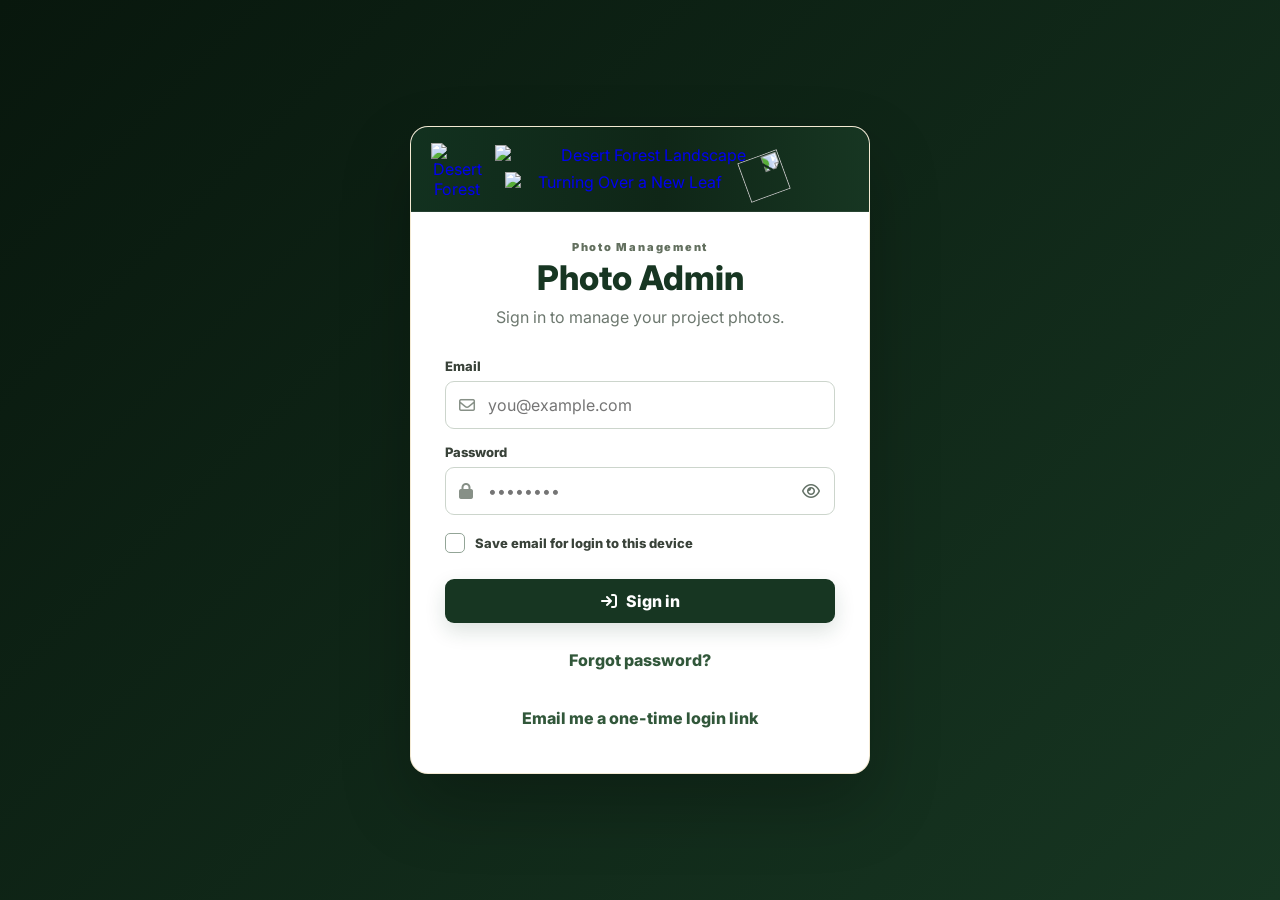
==== index.html @ e2c076d6 "Refresh admin login leaf styling cache" ====
<!doctype html>
<html lang="en">
<head>
  <meta charset="utf-8">
  <meta name="viewport" content="width=device-width,initial-scale=1,maximum-scale=1,user-scalable=no,viewport-fit=cover">
  <meta name="theme-color" content="#123b2a">
  <meta name="apple-mobile-web-app-capable" content="yes">
  <meta name="apple-mobile-web-app-status-bar-style" content="black-translucent">
  <meta name="robots" content="noindex,nofollow">
  <title>Desert Forest Landscape — Photo Admin</title>
  <link rel="icon" type="image/png" sizes="16x16" href="/favicons/favicon-16x16.png?v=20261008-admin-1">
  <link rel="icon" type="image/png" sizes="32x32" href="/favicons/favicon-32x32.png?v=20261008-admin-1">
  <link rel="icon" type="image/png" sizes="48x48" href="/favicons/favicon-48x48.png?v=20261008-admin-1">
  <link rel="shortcut icon" type="image/x-icon" href="/favicon.ico?v=20261008-admin-1">
  <link rel="apple-touch-icon" sizes="180x180" href="/favicons/apple-touch-icon.png?v=20261008-admin-1">
  <link rel="manifest" href="/manifest.json?v=20261008-admin-1">

  <link rel="preconnect" href="https://fonts.googleapis.com">
  <link rel="preconnect" href="https://fonts.gstatic.com" crossorigin>
  <link href="https://fonts.googleapis.com/css2?family=Inter:wght@400;500;600;700;800;900&family=Playfair+Display:wght@700;800&display=swap" rel="stylesheet">
  <link rel="stylesheet" href="https://cdnjs.cloudflare.com/ajax/libs/font-awesome/6.7.2/css/all.min.css">
  <link rel="stylesheet" href="css.css?v=20261008-9">
</head>
<body>
  <div id="toast" class="toast" aria-live="polite"></div>

  <section id="loginView" class="login-shell">
    <div class="login-card">
      <div class="login-brand-header">
        <a class="login-header-brand" href="https://dflandscape.com" aria-label="Desert Forest Landscape home">
          <img class="login-main-logo" src="https://raw.githubusercontent.com/Merci-Chi/DFLandscape/main/images/logo.png" alt="Desert Forest Landscape logo">
          <div class="login-brand-images">
            <img class="brand-text" src="https://raw.githubusercontent.com/Merci-Chi/DFLandscape/main/images/text.png" alt="Desert Forest Landscape">
            <div class="brand-slogan-row">
              <img class="brand-slogan" src="https://raw.githubusercontent.com/Merci-Chi/DFLandscape/main/images/slogan.png" alt="Turning Over a New Leaf">
              <img class="brand-leaf" src="https://raw.githubusercontent.com/Merci-Chi/DFLandscape/main/images/leaf.png" alt="">
            </div>
          </div>
        </a>
      </div>
      <div class="login-card-body">
        <div class="eyebrow">Photo Management</div>
        <h1>Photo Admin</h1>
        <p class="login-copy">Sign in to manage your project photos.</p>

      <form id="loginForm" class="login-form">
        <label>
          <span>Email</span>
          <div class="input-wrap">
            <i class="fa-regular fa-envelope"></i>
            <input id="email" type="email" autocomplete="email" required placeholder="you@example.com">
          </div>
        </label>

        <label>
          <span>Password</span>
          <div class="input-wrap">
            <i class="fa-solid fa-lock"></i>
            <input id="password" type="password" autocomplete="current-password" required placeholder="••••••••">
            <button id="togglePassword" class="input-icon-button" type="button" aria-label="Show password">
              <i class="fa-regular fa-eye"></i>
            </button>
          </div>
        </label>

        <label class="save-email-row" for="saveEmail">
          <input id="saveEmail" type="checkbox">
          <span class="save-email-check" aria-hidden="true">
            <i class="fa-solid fa-check"></i>
          </span>
          <span>Save email for login to this device</span>
        </label>

        <button id="loginButton" class="primary wide" type="submit">
          <i class="fa-solid fa-arrow-right-to-bracket"></i>
          Sign in
        </button>
        <button id="forgotPasswordButton" class="secondary wide" type="button">Forgot password?</button>
        <button id="emailLinkButton" class="secondary wide" type="button">Email me a one-time login link</button>
        <p id="loginStatus" class="form-status" role="status" hidden></p>
        <p id="loginError" class="form-error" role="alert" hidden></p>
      </form>

      <form id="magicCodeForm" class="login-form" hidden>
        <p class="login-copy">Enter the one-time code from your sign-in email.</p>
        <label>
          <span>Email</span>
          <div class="input-wrap">
            <i class="fa-regular fa-envelope"></i>
            <input id="magicCodeEmail" type="email" autocomplete="email" required placeholder="you@example.com">
          </div>
        </label>
        <label>
          <span>One-time code</span>
          <div class="input-wrap">
            <i class="fa-solid fa-key"></i>
            <input id="magicCode" type="text" inputmode="numeric" autocomplete="one-time-code" required placeholder="Enter email code">
          </div>
        </label>
        <button id="verifyMagicCodeButton" class="primary wide" type="submit">Verify code and sign in</button>
        <button id="backFromMagicCodeButton" class="secondary wide" type="button">Back to sign in</button>
        <p id="magicCodeMessage" class="form-status" role="status" hidden></p>
      </form>

      <form id="resetPasswordForm" class="login-form" hidden>
        <p class="login-copy">Choose a new password for your admin account.</p>
        <label><span>New password</span><div class="input-wrap">
          <i class="fa-solid fa-lock"></i>
          <input id="newPassword" type="password" autocomplete="new-password" minlength="8" required placeholder="At least 8 characters">
        </div></label>
        <label><span>Confirm new password</span><div class="input-wrap">
          <i class="fa-solid fa-lock"></i>
          <input id="confirmPassword" type="password" autocomplete="new-password" minlength="8" required placeholder="Re-enter your new password">
        </div></label>
        <button id="resetPasswordButton" class="primary wide" type="submit">Save new password</button>
        <button id="cancelResetButton" class="secondary wide" type="button">Back to sign in</button>
        <p id="resetPasswordError" class="form-error" role="alert" hidden></p>
      </form>
      </div>
    </div>
  </section>

  <div id="appView" class="app" hidden>
    <aside class="sidebar" id="sidebar">
      <div class="side-brand">
        <img src="https://dflandscape.com/images/logo.png" alt="">
        <div>
          <strong>Desert Forest</strong>
          <span>Photo Admin</span>
        </div>
      </div>

      <nav class="side-nav">
        <button class="active" type="button" data-scroll="photosSection">
          <i class="fa-regular fa-images"></i>
          Project Photos
        </button>
        <button type="button" data-view="stats">
          <i class="fa-solid fa-chart-line"></i>
          Website Stats
        </button>
        <button type="button" data-view="team">
          <i class="fa-solid fa-users-gear"></i>
          Manage Team
        </button>
      </nav>

      <button id="signOutButton" class="signout signout-near-nav" type="button">
        <i class="fa-solid fa-arrow-right-from-bracket"></i>
        Sign out
      </button>

    </aside>

    <div id="sidebarBackdrop" class="sidebar-backdrop"></div>

    <main class="main">
      <header class="topbar">
        <div class="top-left">
          <button id="menuButton" class="icon-button mobile-menu" type="button" aria-label="Open menu">
            <i class="fa-solid fa-bars"></i>
          </button>
          <div>
            <span class="eyebrow" id="pageEyebrow">WEBSITE CONTENT</span>
            <h2 id="pageTitle">Project Photos</h2>
          </div>
        </div>

        <div class="top-actions">
          <span id="signedInEmail" class="signed-in-email"></span>
          <label class="primary upload-button" id="uploadPhotosAction">
            <i class="fa-solid fa-cloud-arrow-up"></i>
            Upload Photos
            <input id="fileInput" type="file" accept="image/jpeg,image/png,image/webp,image/avif" multiple hidden>
          </label>
        </div>
      </header>

      <div class="content" id="photosView">
        <section class="intro-card">
          <div>
            <span class="eyebrow">HOW IT WORKS</span>
            <h1>One order controls the whole website.</h1>
            <p>Reorder photos here, choose <strong>Before</strong> or <strong>After</strong>, and the same order can be used by the homepage and full gallery.</p>
            <p class="photo-order-note">Drag photos to set their order. The first 5 show on desktop and the first 6 show on mobile.</p>
          </div>
          <div class="rules">
            <div><strong>1–5</strong><span>Desktop home</span></div>
            <div><strong>1–6</strong><span>Mobile home</span></div>
            <div><strong>All</strong><span>Gallery page</span></div>
          </div>
        </section>

        <section id="photosSection" class="section-card">
          <div class="section-head">
            <div>
              <span class="eyebrow">ALL PROJECT PHOTOS</span>
              <h2>Photo order</h2>
              <p>Grab the handle and drag a card to a new position. Changes save automatically.</p>
            </div>
            <div class="photo-count"><strong id="photoCount">0</strong><span>photos</span></div>
          </div>

          <div id="loadingState" class="state-box">
            <i class="fa-solid fa-spinner fa-spin"></i>
            <span>Loading photos…</span>
          </div>

          <div id="emptyState" class="state-box" hidden>
            <i class="fa-regular fa-images"></i>
            <strong>No project photos yet</strong>
            <span>Use “Upload Photos” to add the first images.</span>
          </div>

          <div id="photoGrid" class="photo-grid" aria-live="polite"></div>
        </section>


      </div>
      <div class="content stats-view" id="statsView" hidden>
        <section class="section-card stats-intro">
          <span class="eyebrow">WEBSITE ANALYTICS</span>
          <h1>Website Stats</h1>
          <p>Monitor visitors and interactions on dflandscape.com.</p>
          <div class="stats-toolbar">
            <label for="statsRange">Time period</label>
            <select id="statsRange" aria-label="Analytics time period">
              <option value="1">Today</option>
              <option value="7" selected>Last 7 days</option>
              <option value="30">Last 30 days</option>
              <option value="90">Last 90 days</option>
            </select>
            <button class="secondary" id="refreshStats" type="button"><i class="fa-solid fa-rotate-right"></i> Refresh</button>
          </div>
          <p class="stats-status" id="statsStatus" role="status">Open this page to load analytics.</p>
          <div id="statsResults" hidden>
            <div class="stats-metrics">
              <article><span>Total page views</span><strong id="statPageViews">—</strong></article>
              <article><span>Unique visitors (estimated)</span><strong id="statVisitors">—</strong></article>
              <article><span>Button clicks</span><strong id="statClicks">—</strong></article>
              <article><span>Contact actions</span><strong id="statContacts">—</strong></article>
              <article><span>Recently active visitors</span><strong id="statActive">—</strong><small>Activity in the past 5 minutes</small></article>
              <article><span>Sessions</span><strong id="statSessions">—</strong></article>
            </div>
            <section class="stats-weekly">
              <div class="stats-weekly-head">
                <div><h3>Weekly report</h3><p>This week to date versus the same days last week, Las Vegas time.</p></div>
                <button class="secondary" id="statsExportCsv" type="button" disabled><i class="fa-solid fa-file-csv"></i> Export CSV</button>
              </div>
              <div class="stats-weekly-grid">
                <article><span>Visitors</span><strong id="weeklyVisitors">—</strong><small id="weeklyVisitorsChange">—</small></article>
                <article><span>Contact actions</span><strong id="weeklyContacts">—</strong><small id="weeklyContactsChange">—</small></article>
                <article><span>Action rate</span><strong id="weeklyRate">—</strong><small id="weeklyRateChange">—</small></article>
              </div>
              <p class="stats-weekly-footnote">Action rate = visitors who took at least one contact action ÷ unique visitors. Contact actions are clicks, not confirmed leads.</p>
            </section>
            <div class="stats-panels">
              <section class="stats-panel"><h3>Visits by day</h3><div id="statsVisitChart" class="stats-bars"></div></section>
              <section class="stats-panel"><h3>Most clicked actions</h3><div id="statsClickChart" class="stats-actions"></div></section>
              <section class="stats-panel"><h3>Popular pages</h3><div id="statsPages"></div></section>
              <section class="stats-panel"><h3>Devices — visits and percentages</h3><div id="statsDevices"></div></section>
              <section class="stats-panel"><h3>Traffic sources</h3><div id="statsSources"></div></section>
              <section class="stats-panel"><h3>Visitor locations</h3><p class="stats-no-data">Location tracking is not configured. No location data is being collected.</p></section>
            </div>
          </div>
        </section>
      </div>
      <div class="content stats-view team-view" id="teamView" hidden>
        <section class="section-card stats-intro">
          <span class="eyebrow">ACCOUNT ADMINISTRATION</span>
          <h1>Manage Team</h1>
          <p>Manage company email logins, temporary passwords, onboarding, and each person's mailbox access. Admin roles can see all active mailboxes; team members only see the mailboxes assigned to them.</p>
          <div class="team-toolbar">
            <button class="secondary" id="refreshTeam" type="button"><i class="fa-solid fa-rotate-right"></i> Refresh team</button>
            <span id="teamStatus" class="stats-status" role="status">Load the team to view members.</span>
          </div>
        </section>

        <section class="section-card team-create-card">
          <div class="section-head">
            <div><span class="eyebrow">NEW ACCOUNT</span><h2>Add a team member</h2><p>Creates a login with a one-time temporary password. Their first login requires a display name and a new password.</p></div>
          </div>
          <form id="addTeamMemberForm" class="team-create-form">
            <label for="newTeamDisplayName">Display name</label>
            <input id="newTeamDisplayName" type="text" maxlength="100" required placeholder="Team member's name">
            <label for="newTeamEmail">Login email</label>
            <input id="newTeamEmail" type="email" maxlength="254" required placeholder="person@example.com">
            <fieldset class="team-mailbox-fieldset"><legend>Mailboxes they can access</legend><div id="newMemberMailboxes" class="team-mailbox-options"><span class="muted">Loading mailboxes…</span></div></fieldset>
            <button class="primary" id="addTeamMemberButton" type="submit"><i class="fa-solid fa-user-plus"></i> Create team login</button>
            <p id="addTeamStatus" class="form-status" role="status" hidden></p>
          </form>
        </section>

        <section class="section-card team-list-card">
          <div class="section-head">
            <div><span class="eyebrow">CURRENT MEMBERS</span><h2>Team access</h2><p>Save role, active status, and mailbox assignments per person.</p></div>
            <div class="photo-count"><strong id="teamMemberCount">—</strong><span>members</span></div>
          </div>
          <div id="teamMembersList" class="team-members-list"><div class="state-box"><i class="fa-solid fa-users"></i><span>Select Manage Team to load current members.</span></div></div>
          <div id="temporaryPasswordResult" class="temporary-password-result" hidden>
            <h3><i class="fa-solid fa-key"></i> Temporary password created</h3>
            <p id="temporaryPasswordSummary"></p>
            <div class="temporary-password-value"><code id="temporaryPasswordValue"></code><button type="button" id="copyTemporaryPassword" class="secondary">Copy</button></div>
            <p class="password-warning">This password is shown only here. Share it securely. The person must set a display name and choose a new password at their next sign-in.</p>
          </div>
        </section>
      </div>
    </main>
  </div>



  <div id="pairModal" class="modal-bg" hidden>
    <div class="modal pair-modal">
      <div class="modal-icon pair-modal-icon"><i class="fa-solid fa-link"></i></div>
      <h2>Pair before & after</h2>
      <p id="pairModalCopy">Choose the matching photo.</p>

      <div id="pairChoices" class="featured-choices"></div>

      <div class="modal-actions">
        <button id="cancelPair" class="secondary" type="button">Cancel</button>
        <button id="savePair" class="primary" type="button" disabled>
          <i class="fa-solid fa-link"></i>
          Save Pair
        </button>
      </div>
    </div>
  </div>

  <div id="featuredModal" class="modal-bg" hidden>
    <div class="modal featured-modal">
      <div class="modal-icon featured-modal-icon"><i class="fa-solid fa-star"></i></div>
      <h2>Switch a homepage photo</h2>
      <p id="featuredModalCopy">Choose which of the current 6 photos you want to replace.</p>

      <div id="featuredChoices" class="featured-choices"></div>

      <div class="modal-actions">
        <button id="cancelFeatured" class="secondary" type="button">Cancel</button>
        <button id="saveFeatured" class="primary" type="button" disabled>
          <i class="fa-solid fa-check"></i>
          Save
        </button>
      </div>
    </div>
  </div>

  <div id="deleteModal" class="modal-bg" hidden>
    <div class="modal">
      <div class="modal-icon"><i class="fa-regular fa-trash-can"></i></div>
      <h2>Delete this photo?</h2>
      <p>This removes it from the project gallery and Supabase Storage.</p>
      <div class="modal-actions">
        <button id="cancelDelete" class="secondary" type="button">Cancel</button>
        <button id="confirmDelete" class="danger" type="button">
          <i class="fa-regular fa-trash-can"></i>
          Delete
        </button>
      </div>
    </div>
  </div>

  <script src="https://cdn.jsdelivr.net/npm/@supabase/supabase-js@2.57.4/dist/umd/supabase.min.js"></script>
  <script src="https://cdn.jsdelivr.net/npm/sortablejs@1.15.6/Sortable.min.js"></script>
  <script src="js.js?v=20261008-18"></script>
  <script>
    // Keep the installed admin web app current without reinstalling it.
    if ('serviceWorker' in navigator) {
      window.addEventListener('load', async () => {
        try {
          const registration = await navigator.serviceWorker.register('/service-worker.js', { updateViaCache: 'none' });
          let refreshing = false;
          navigator.serviceWorker.addEventListener('controllerchange', () => {
            if (refreshing) return;
            refreshing = true;
            window.location.reload();
          });
          const checkForUpdates = () => {
            if (navigator.onLine) registration.update().catch(() => {});
          };
          document.addEventListener('visibilitychange', () => {
            if (!document.hidden) checkForUpdates();
          });
          window.addEventListener('pageshow', checkForUpdates);
          window.addEventListener('online', checkForUpdates);
          setInterval(checkForUpdates, 60 * 60 * 1000);
          checkForUpdates();
        } catch (error) {
          console.warn('Admin app update registration unavailable', error);
        }
      });
    }
  </script>

  <button id="scrollTopButton" class="scroll-top-button" type="button" aria-label="Scroll to top" title="Back to top">
    <i class="fa-solid fa-arrow-up"></i>
  </button>

</body>
</html>
---- css.css ----
:root{
  --forest:#123b2a;
  --forest-deep:#08281c;
  --forest-soft:#1d513a;
  --orange:#ef6f17;
  --cream:#f7f1e6;
  --paper:#fffdf8;
  --ink:#17382b;
  --muted:#6d786f;
  --line:rgba(18,59,42,.13);
  --shadow:0 18px 44px rgba(9,45,31,.11);
  --danger:#b93434;
}
*{box-sizing:border-box}
html{scroll-behavior:smooth}
body{margin:0;background:#f7f5ef;color:var(--ink);font-family:Inter,Arial,sans-serif}
button,input{font:inherit}
button{cursor:pointer}
img{display:block;max-width:100%}
[hidden]{display:none!important}
.eyebrow{display:block;color:#708073;font-size:11px;font-weight:900;letter-spacing:.16em}
.primary,.secondary,.danger,.icon-button{border:0;border-radius:12px;font-weight:800}
.primary{min-height:44px;padding:0 17px;background:var(--forest);color:#fff;display:inline-flex;align-items:center;justify-content:center;gap:9px;box-shadow:0 8px 20px rgba(18,59,42,.15)}
.primary:hover{background:#0d3022}
.primary:disabled{opacity:.55;cursor:not-allowed}
.secondary{min-height:43px;padding:0 17px;background:#eef1ed;color:var(--forest)}
.danger{min-height:43px;padding:0 17px;background:var(--danger);color:white;display:inline-flex;align-items:center;gap:8px}
.wide{width:100%}
.icon-button{width:42px;height:42px;background:#fff;border:1px solid var(--line);color:var(--forest)}
.toast{position:fixed;z-index:5000;left:50%;bottom:24px;transform:translate(-50%,20px);padding:12px 16px;border-radius:12px;background:#102f23;color:#fff;font-size:13px;font-weight:700;opacity:0;pointer-events:none;transition:.2s ease;box-shadow:var(--shadow)}
.toast.show{opacity:1;transform:translate(-50%,0)}
.toast.error{background:#8f2d2d}

.login-shell{min-height:100vh;display:grid;place-items:center;padding:28px;background:
  radial-gradient(circle at 18% 14%,rgba(239,111,23,.14),transparent 27%),
  linear-gradient(135deg,#07271b,#123b2a 55%,#1b533a)}
.login-card{width:min(460px,100%);padding:34px;border-radius:24px;background:rgba(255,253,248,.98);box-shadow:0 30px 70px rgba(0,0,0,.24)}
.login-brand{display:flex;align-items:center;gap:16px}
.login-brand img{width:70px;height:70px;object-fit:contain}
.login-brand h1{font:800 32px/1.05 "Playfair Display",serif;margin:5px 0 0}
.login-copy{margin:22px 0;color:var(--muted);line-height:1.6}
.login-form{display:grid;gap:16px}
.login-form label>span{display:block;margin-bottom:7px;font-size:12px;font-weight:800}
.input-wrap{position:relative}
.input-wrap>i{position:absolute;left:14px;top:50%;transform:translateY(-50%);color:#879087}
.input-wrap input{width:100%;height:48px;border:1px solid var(--line);border-radius:12px;background:#fff;padding:0 46px 0 42px;color:var(--ink);outline:none}
.input-wrap input:focus{border-color:rgba(18,59,42,.5);box-shadow:0 0 0 3px rgba(18,59,42,.08)}
.input-icon-button{position:absolute;right:5px;top:5px;width:38px;height:38px;border:0;background:transparent;color:#647267}
.form-error{margin:0;color:#a12c2c;font-size:13px;font-weight:700}

.app{min-height:100vh;display:grid;grid-template-columns:260px minmax(0,1fr)}
.sidebar{position:sticky;top:0;height:100vh;display:flex;flex-direction:column;padding:22px 16px;background:linear-gradient(180deg,#092d20,#123b2a);color:#fff;z-index:100}
.side-brand{display:flex;align-items:center;gap:11px;padding:4px 8px 22px;border-bottom:1px solid rgba(255,255,255,.11)}
.side-brand img{width:46px;height:46px;object-fit:contain}
.side-brand strong,.side-brand span{display:block}
.side-brand strong{font-size:14px}
.side-brand span{margin-top:2px;color:rgba(255,255,255,.63);font-size:11px}
.side-nav{display:grid;gap:7px;padding-top:24px}
.side-nav button,.signout{width:100%;min-height:44px;border:0;border-radius:11px;background:transparent;color:rgba(255,255,255,.75);display:flex;align-items:center;gap:11px;padding:0 13px;text-align:left;font-weight:750}
.side-nav button:hover,.side-nav button.active{background:rgba(255,255,255,.11);color:#fff}
.side-nav i,.signout i{width:20px;text-align:center}
.sidebar-note{margin-top:auto;padding:14px;border:1px solid rgba(255,255,255,.11);border-radius:14px;background:rgba(255,255,255,.06);color:rgba(255,255,255,.72)}
.sidebar-note i{color:#f0a35b}
.sidebar-note p{margin:8px 0 0;font-size:11px;line-height:1.55}
.signout{margin-top:10px}
.signout:hover{background:rgba(255,255,255,.08);color:#fff}
.sidebar-backdrop{display:none}
.main{min-width:0}
.topbar{position:sticky;top:0;z-index:80;min-height:82px;padding:14px 26px;background:rgba(247,245,239,.94);backdrop-filter:blur(14px);border-bottom:1px solid var(--line);display:flex;align-items:center;justify-content:space-between;gap:18px}
.top-left{display:flex;align-items:center;gap:12px}
.topbar h2{margin:4px 0 0;font-size:18px}
.top-actions{display:flex;align-items:center;gap:13px}
.signed-in-email{max-width:230px;overflow:hidden;text-overflow:ellipsis;white-space:nowrap;color:var(--muted);font-size:12px;font-weight:700}
.upload-button{cursor:pointer}
.mobile-menu{display:none}
.content{width:min(1260px,calc(100% - 42px));margin:26px auto 60px;display:grid;gap:22px}
.intro-card,.section-card{border:1px solid var(--line);border-radius:20px;background:var(--paper);box-shadow:0 8px 28px rgba(15,49,35,.05)}
.intro-card{display:flex;align-items:center;justify-content:space-between;gap:30px;padding:26px}
.intro-card h1{margin:7px 0 8px;font:800 clamp(25px,3vw,38px)/1.06 "Playfair Display",serif}
.intro-card p{max-width:720px;margin:0;color:var(--muted);line-height:1.65}
.rules{display:flex;gap:8px;flex:0 0 auto}
.rules div{min-width:100px;padding:13px 12px;border-radius:14px;background:#f0f3ef;text-align:center}
.rules strong,.rules span{display:block}
.rules strong{font-size:21px;color:var(--forest)}
.rules span{margin-top:3px;color:#7a857d;font-size:10px;font-weight:800}
.section-card{padding:24px}
.section-head{display:flex;align-items:flex-start;justify-content:space-between;gap:20px;margin-bottom:20px}
.section-head h2{margin:5px 0 6px;font-size:22px}
.section-head p{margin:0;color:var(--muted);font-size:13px;line-height:1.5}
.photo-count{min-width:72px;padding:10px 12px;border-radius:12px;background:#eef2ed;text-align:center}
.photo-count strong,.photo-count span{display:block}
.photo-count strong{font-size:20px}
.photo-count span{font-size:9px;text-transform:uppercase;font-weight:900;color:#7a847d;letter-spacing:.08em}
.state-box{min-height:210px;display:grid;place-items:center;align-content:center;gap:9px;border:1px dashed rgba(18,59,42,.2);border-radius:16px;color:#7b867e}
.state-box i{font-size:25px;color:var(--forest)}
.state-box strong{color:var(--ink)}
.state-box span{font-size:12px}
.photo-grid{display:grid;grid-template-columns:repeat(4,minmax(0,1fr));gap:14px}
.photo-card{position:relative;overflow:hidden;border:1px solid var(--line);border-radius:16px;background:#fff;transition:transform .15s ease,box-shadow .15s ease}
.photo-card:hover{transform:translateY(-2px);box-shadow:0 12px 28px rgba(12,50,34,.1)}
.photo-card.sortable-ghost{opacity:.34}
.photo-image-wrap{position:relative;aspect-ratio:4/3;overflow:hidden;background:#e8ece7}
.photo-image-wrap img{width:100%;height:100%;object-fit:cover}
.order-badge{position:absolute;left:9px;top:9px;min-width:32px;height:32px;padding:0 8px;border-radius:999px;background:rgba(8,40,28,.88);color:#fff;display:grid;place-items:center;font-size:12px;font-weight:900;backdrop-filter:blur(7px)}
.label-badge{position:absolute;right:9px;top:9px;padding:7px 9px;border-radius:999px;background:rgba(255,255,255,.92);color:var(--forest);font-size:9px;font-weight:900;letter-spacing:.08em;text-transform:uppercase}
.drag-handle{position:absolute;left:9px;bottom:9px;width:34px;height:34px;border:0;border-radius:10px;background:rgba(255,255,255,.92);color:var(--forest);display:grid;place-items:center;cursor:grab;box-shadow:0 4px 14px rgba(0,0,0,.13)}
.drag-handle:active{cursor:grabbing}
.photo-body{padding:12px}
.label-toggle{display:grid;grid-template-columns:repeat(3,1fr);padding:3px;border-radius:10px;background:#eef1ed}
.label-toggle button{height:34px;border:0;border-radius:8px;background:transparent;color:#718076;font-size:11px;font-weight:900}
.label-toggle button.active{background:#fff;color:var(--forest);box-shadow:0 2px 8px rgba(12,45,32,.09)}
.card-actions{display:flex;justify-content:space-between;align-items:center;margin-top:10px}
.card-position{font-size:10px;color:#8b958e;font-weight:800}
.delete-button{width:34px;height:34px;border:0;border-radius:9px;background:#fff1ef;color:#a93b33}
.delete-button:hover{background:#f8dfdb}

.modal-bg{position:fixed;inset:0;z-index:1000;padding:22px;background:rgba(4,22,15,.63);display:grid;place-items:center}
.modal{width:min(420px,100%);padding:28px;border-radius:20px;background:#fff;text-align:center;box-shadow:0 30px 70px rgba(0,0,0,.25)}
.modal-icon{width:54px;height:54px;margin:0 auto 13px;border-radius:50%;display:grid;place-items:center;background:#fff0ee;color:#ad3934;font-size:20px}
.modal h2{margin:0}
.modal p{margin:10px auto 21px;color:var(--muted);line-height:1.55;font-size:13px}
.modal-actions{display:flex;justify-content:center;gap:9px}

@media(max-width:1100px){
  .photo-grid{grid-template-columns:repeat(3,minmax(0,1fr))}
  .intro-card{align-items:flex-start;flex-direction:column}
}
@media(max-width:820px){
  .app{display:block}
  .sidebar{position:fixed;left:0;top:0;width:260px;transform:translateX(-105%);transition:.2s ease}
  .sidebar.open{transform:translateX(0)}
  .sidebar-backdrop{position:fixed;inset:0;z-index:90;background:rgba(2,20,13,.48)}
  .sidebar-backdrop.show{display:block}
  .mobile-menu{display:inline-grid;place-items:center}
  .topbar{padding:12px 16px}
  .signed-in-email{display:none}
  .content{width:min(100% - 24px,1260px);margin-top:14px}
  .photo-grid{grid-template-columns:repeat(2,minmax(0,1fr))}
}
@media(max-width:560px){
  .login-card{padding:25px 20px}
  .login-brand h1{font-size:27px}
  .topbar{align-items:center}
  .topbar .eyebrow{display:none}
  .topbar h2{margin:0;font-size:16px}
  .upload-button{font-size:0;width:44px;padding:0}
  .upload-button i{font-size:15px}
  .intro-card,.section-card{padding:18px}
  .rules{width:100%;display:grid;grid-template-columns:repeat(3,1fr)}
  .rules div{min-width:0;padding:10px 5px}
  .photo-grid{gap:9px}
  .photo-body{padding:9px}
  .section-head h2{font-size:19px}

}


.home-star{
  position:absolute;
  right:9px;
  bottom:9px;
  z-index:4;
  width:36px;
  height:36px;
  border:1px solid rgba(255,255,255,.55);
  border-radius:11px;
  display:grid;
  place-items:center;
  background:rgba(255,255,255,.94);
  color:#68756d;
  box-shadow:0 5px 15px rgba(0,0,0,.14);
}
.home-star:hover{transform:translateY(-1px);color:#b37b0c}
.home-star.featured{
  color:#c7890a;
  background:#fff8df;
  border-color:rgba(199,137,10,.28);
}
.home-star.featured:hover{transform:none}
.featured-modal{width:min(700px,100%);text-align:left}
.featured-modal h2,.featured-modal>p{text-align:center}
.featured-modal-icon{background:#fff7d9;color:#bd7f00}
.featured-choices{
  display:grid;
  grid-template-columns:repeat(3,minmax(0,1fr));
  gap:10px;
  margin:20px 0 22px;
}
.featured-choice{
  position:relative;
  padding:0;
  overflow:hidden;
  border:2px solid transparent;
  border-radius:13px;
  background:#eef1ed;
  aspect-ratio:4/3;
}
.featured-choice img{width:100%;height:100%;object-fit:cover}
.featured-choice span{
  position:absolute;
  left:7px;
  top:7px;
  min-width:26px;
  height:26px;
  padding:0 7px;
  border-radius:999px;
  display:grid;
  place-items:center;
  background:rgba(8,40,28,.85);
  color:#fff;
  font-size:10px;
  font-weight:900;
}
.featured-choice .featured-check{
  position:absolute;
  right:7px;
  top:7px;
  width:27px;
  height:27px;
  border-radius:50%;
  display:none;
  place-items:center;
  background:#fff;
  color:var(--forest);
  box-shadow:0 3px 10px rgba(0,0,0,.15);
}
.featured-choice.selected{
  border-color:var(--orange);
  box-shadow:0 0 0 3px rgba(239,111,23,.11);
}
.featured-choice.selected .featured-check{display:grid}
.featured-empty{
  grid-column:1/-1;
  padding:18px;
  border:1px dashed var(--line);
  border-radius:12px;
  color:var(--muted);
  text-align:center;
  font-size:12px;
}
@media(max-width:560px){
  .featured-choices{grid-template-columns:repeat(2,minmax(0,1fr))}
  .home-star{width:33px;height:33px}
}


.pair-button{
  min-height:34px;
  padding:0 10px;
  border:0;
  border-radius:9px;
  display:inline-flex;
  align-items:center;
  gap:6px;
  background:#edf3ef;
  color:var(--forest);
  font-size:10px;
  font-weight:900;
}
.pair-button:hover{background:#e3ece6}
.pair-button.paired{
  background:#e9f2ff;
  color:#285681;
}
.pair-meta{
  margin-top:8px;
  padding:8px 9px;
  border-radius:9px;
  background:#f4f6f3;
  color:#6f7b72;
  font-size:10px;
  line-height:1.4;
}
.pair-meta strong{color:var(--forest)}
.pair-modal{width:min(760px,100%);text-align:left}
.pair-modal h2,.pair-modal>p{text-align:center}
.pair-modal-icon{background:#e9f2ff;color:#315e88}
.pair-choice-type{
  position:absolute;
  left:7px;
  bottom:7px;
  padding:5px 7px;
  border-radius:7px;
  background:rgba(8,40,28,.85);
  color:#fff;
  font-size:8px;
  font-weight:900;
  letter-spacing:.06em;
}


/* Scrollable admin popups */
.modal-bg{
  overflow-y:auto;
  align-items:flex-start;
}

.modal{
  max-height:calc(100vh - 44px);
  overflow-y:auto;
  overscroll-behavior:contain;
  margin:auto;
}

.featured-modal,
.pair-modal{
  max-height:calc(100vh - 44px);
  overflow-y:auto;
}

.featured-choices{
  max-height:52vh;
  overflow-y:auto;
  padding-right:4px;
  overscroll-behavior:contain;
}

@media(max-width:560px){
  .modal-bg{
    padding:12px;
  }

  .modal,
  .featured-modal,
  .pair-modal{
    max-height:calc(100vh - 24px);
  }

  .featured-choices{
    max-height:58vh;
  }
}



/* =========================================================
   FULL MOBILE POLISH
   ========================================================= */

html,
body{
  width:100%;
  max-width:100%;
  overflow-x:hidden;
}

body{
  -webkit-text-size-adjust:100%;
  text-size-adjust:100%;
}

button,
label,
input{
  -webkit-tap-highlight-color:transparent;
}

button,
.upload-button,
.side-nav button,
.signout{
  touch-action:manipulation;
}

/* Tablet / smaller desktop */
@media(max-width:900px){
  .app{
    display:block;
  }

  .main{
    width:100%;
    min-height:100vh;
  }

  .topbar{
    min-height:68px;
  }

  .content{
    width:min(100% - 24px,1260px);
    margin:14px auto 36px;
  }

  .intro-card,
  .section-card{
    border-radius:16px;
  }

  .photo-grid{
    grid-template-columns:repeat(2,minmax(0,1fr));
  }
}

/* Phones */
@media(max-width:620px){
  body{
    background:#f6f4ee;
  }

  .login-shell{
    min-height:100dvh;
    padding:14px;
    align-items:center;
  }

  .login-card{
    width:100%;
    max-width:440px;
    padding:22px 18px;
    border-radius:20px;
  }

  .login-brand{
    gap:12px;
  }

  .login-brand img{
    width:58px;
    height:58px;
  }

  .login-brand h1{
    font-size:25px;
  }

  .login-copy{
    margin:16px 0 18px;
    font-size:13px;
  }

  .input-wrap input{
    height:50px;
    font-size:16px; /* prevents iPhone zoom */
  }

  .primary.wide{
    min-height:50px;
  }

  .sidebar{
    width:min(84vw,290px);
    padding-top:max(18px,env(safe-area-inset-top));
    padding-bottom:max(18px,env(safe-area-inset-bottom));
    overflow-y:auto;
  }

  .side-brand{
    padding-bottom:17px;
  }

  .side-nav{
    padding-top:16px;
  }

  .side-nav button,
  .signout{
    min-height:48px;
  }

  .sidebar-note{
    margin-top:24px;
  }

  .topbar{
    min-height:64px;
    padding:
      max(10px,env(safe-area-inset-top))
      12px
      10px;
    gap:8px;
  }

  .top-left{
    min-width:0;
    gap:8px;
  }

  .top-left > div{
    min-width:0;
  }

  .topbar h2{
    max-width:45vw;
    overflow:hidden;
    white-space:nowrap;
    text-overflow:ellipsis;
  }

  .icon-button{
    width:44px;
    height:44px;
    flex:0 0 44px;
  }

  .top-actions{
    gap:7px;
    flex:0 0 auto;
  }

  .upload-button{
    width:44px;
    height:44px;
    min-height:44px;
    padding:0;
    border-radius:11px;
  }

  .upload-button i{
    font-size:16px;
  }

  .content{
    width:100%;
    margin:0;
    padding:12px 10px 34px;
    gap:12px;
  }

  .intro-card,
  .section-card{
    padding:15px;
    border-radius:15px;
    box-shadow:0 5px 18px rgba(15,49,35,.045);
  }

  .intro-card{
    gap:17px;
  }

  .intro-card h1{
    font-size:25px;
    line-height:1.08;
  }

  .intro-card p{
    font-size:12px;
    line-height:1.55;
  }

  .rules{
    display:grid;
    width:100%;
    grid-template-columns:repeat(3,minmax(0,1fr));
    gap:6px;
  }

  .rules div{
    min-width:0;
    padding:10px 5px;
    border-radius:11px;
  }

  .rules strong{
    font-size:18px;
  }

  .rules span{
    font-size:8px;
  }

  .section-head{
    gap:10px;
    margin-bottom:14px;
  }

  .section-head h2{
    margin-top:4px;
    font-size:19px;
  }

  .section-head p{
    font-size:11px;
    line-height:1.45;
  }

  .photo-count{
    min-width:58px;
    padding:8px;
  }

  .photo-count strong{
    font-size:18px;
  }

  .photo-grid{
    grid-template-columns:repeat(2,minmax(0,1fr));
    gap:8px;
  }

  .photo-card{
    border-radius:13px;
  }

  .photo-card:hover{
    transform:none;
    box-shadow:none;
  }

  .photo-image-wrap{
    aspect-ratio:1/1;
  }

  .order-badge{
    left:6px;
    top:6px;
    min-width:27px;
    height:27px;
    padding:0 6px;
    font-size:10px;
  }

  .label-badge{
    right:6px;
    top:6px;
    padding:5px 6px;
    font-size:7px;
  }

  .drag-handle{
    left:6px;
    bottom:6px;
    width:34px;
    height:34px;
    border-radius:9px;
  }

  .home-star{
    right:6px;
    bottom:6px;
    width:34px;
    height:34px;
    border-radius:9px;
  }

  .photo-body{
    padding:8px;
  }

  .label-toggle{
    padding:2px;
  }

  .label-toggle button{
    height:32px;
    padding:0 4px;
    font-size:9px;
  }

  .card-actions{
    gap:5px;
    margin-top:7px;
  }

  .card-actions > div{
    gap:4px !important;
  }

  .card-position{
    max-width:60px;
    font-size:8px;
    line-height:1.2;
  }

  .pair-button{
    min-height:32px;
    padding:0 8px;
    gap:4px;
    font-size:0;
  }

  .pair-button i{
    font-size:12px;
  }

  .delete-button{
    width:32px;
    height:32px;
  }

  .pair-meta{
    margin-top:6px;
    padding:6px 7px;
    font-size:8px;
  }

  .state-box{
    min-height:170px;
  }



  .modal-bg{
    padding:
      max(10px,env(safe-area-inset-top))
      10px
      max(10px,env(safe-area-inset-bottom));
    overflow-y:auto;
    align-items:flex-start;
  }

  .modal{
    width:100%;
    max-width:560px;
    max-height:calc(100dvh - 20px);
    margin:auto;
    padding:20px 14px 14px;
    border-radius:18px;
    overflow:hidden;
    display:flex;
    flex-direction:column;
  }

  .modal-icon{
    flex:0 0 auto;
    width:46px;
    height:46px;
    margin-bottom:9px;
  }

  .modal h2{
    flex:0 0 auto;
    font-size:20px;
  }

  .modal > p{
    flex:0 0 auto;
    margin:8px auto 13px;
    font-size:11px;
  }

  .featured-choices{
    flex:1 1 auto;
    min-height:0;
    max-height:none;
    overflow-y:auto;
    -webkit-overflow-scrolling:touch;
    grid-template-columns:repeat(2,minmax(0,1fr));
    gap:7px;
    margin:10px 0 12px;
    padding:2px 2px 10px;
  }

  .featured-choice{
    border-radius:10px;
  }

  .modal-actions{
    position:sticky;
    bottom:0;
    z-index:5;
    flex:0 0 auto;
    margin:0 -14px -14px;
    padding:10px 14px max(10px,env(safe-area-inset-bottom));
    background:rgba(255,255,255,.98);
    border-top:1px solid var(--line);
    backdrop-filter:blur(10px);
  }

  .modal-actions button{
    flex:1 1 0;
    min-height:46px;
  }

  .featured-choice span{
    left:5px;
    top:5px;
    min-width:24px;
    height:24px;
    font-size:9px;
  }

  .featured-choice .featured-check{
    right:5px;
    top:5px;
    width:24px;
    height:24px;
  }

  .pair-choice-type{
    left:5px;
    bottom:5px;
    font-size:7px;
    padding:4px 5px;
  }

  .toast{
    left:10px;
    right:10px;
    bottom:max(12px,env(safe-area-inset-bottom));
    width:auto;
    transform:translateY(20px);
    text-align:center;
  }

  .toast.show{
    transform:translateY(0);
  }
}

/* Very small phones */
@media(max-width:390px){
  .content{
    padding-left:8px;
    padding-right:8px;
  }

  .intro-card,
  .section-card{
    padding:13px;
  }

  .photo-grid{
    gap:6px;
  }

  .card-position{
    display:none;
  }

  .pair-button{
    width:32px;
    padding:0;
    justify-content:center;
  }

  .rules span{
    line-height:1.15;
  }
}

/* Landscape phones */
@media(max-height:500px) and (orientation:landscape){
  .modal{
    max-height:calc(100dvh - 12px);
    padding-top:12px;
  }

  .modal-icon{
    display:none;
  }

  .featured-choices{
    grid-template-columns:repeat(4,minmax(0,1fr));
  }

  .sidebar{
    padding-top:10px;
  }
}

/* Better touch dragging */
@media(pointer:coarse){
  .drag-handle{
    width:38px;
    height:38px;
  }

  .home-star{
    width:38px;
    height:38px;
  }

  .delete-button,
  .pair-button{
    min-width:36px;
    min-height:36px;
  }
}



/* =========================================================
   DESKTOP POPUP — FIT ALL CHOICES BETTER
   ========================================================= */
@media(min-width:621px){
  .featured-modal,
  .pair-modal{
    width:min(980px,calc(100vw - 48px));
    max-height:calc(100vh - 48px);
    padding:26px 28px 20px;
    overflow:hidden;
    display:flex;
    flex-direction:column;
  }

  .featured-modal > h2,
  .pair-modal > h2,
  .featured-modal > p,
  .pair-modal > p,
  .featured-modal > .modal-icon,
  .pair-modal > .modal-icon{
    flex:0 0 auto;
  }

  .featured-choices{
    flex:1 1 auto;
    min-height:0;
    max-height:none;
    overflow-y:auto;
    grid-template-columns:repeat(4,minmax(0,1fr));
    gap:10px;
    margin:16px 0;
    padding:2px 4px 4px 2px;
  }

  .featured-choice{
    aspect-ratio:16/10;
    min-height:0;
  }

  .featured-choice img{
    width:100%;
    height:100%;
    object-fit:cover;
  }

  .modal-actions{
    flex:0 0 auto;
    position:sticky;
    bottom:0;
    margin:0 -28px -20px;
    padding:12px 28px 16px;
    background:rgba(255,255,255,.98);
    border-top:1px solid var(--line);
    backdrop-filter:blur(10px);
  }

  .modal-actions button{
    min-width:130px;
    min-height:44px;
  }
}

@media(min-width:1180px){
  .featured-modal,
  .pair-modal{
    width:min(1080px,calc(100vw - 64px));
  }

  .featured-choices{
    grid-template-columns:repeat(5,minmax(0,1fr));
    gap:9px;
  }

  .featured-choice{
    aspect-ratio:4/3;
  }
}



/* Paired drag grouping */
.photo-card.pair-selected{
  outline:3px solid rgba(49,94,136,.28);
  box-shadow:0 0 0 3px rgba(49,94,136,.10),0 12px 28px rgba(12,50,34,.1);
}

.photo-card.pair-selected .photo-image-wrap::after{
  content:"PAIRED";
  position:absolute;
  left:50%;
  bottom:8px;
  transform:translateX(-50%);
  z-index:5;
  padding:5px 7px;
  border-radius:999px;
  background:rgba(49,94,136,.9);
  color:white;
  font-size:8px;
  font-weight:900;
  letter-spacing:.08em;
  pointer-events:none;
}

.photo-card.pair-dragging{
  opacity:.65;
}

@media(max-width:620px){
  .photo-card.pair-selected{
    outline-width:2px;
  }

  .photo-card.pair-selected .photo-image-wrap::after{
    bottom:5px;
    padding:4px 6px;
    font-size:7px;
  }
}



.unpair-button{
  min-height:34px;
  padding:0 9px;
  border:0;
  border-radius:9px;
  display:inline-flex;
  align-items:center;
  gap:6px;
  background:#fff1ef;
  color:#9c3a34;
  font-size:10px;
  font-weight:900;
}
.unpair-button:hover{
  background:#f9dfda;
}
@media(max-width:620px){
  .unpair-button{
    min-width:32px;
    width:32px;
    min-height:32px;
    padding:0;
    justify-content:center;
    font-size:0;
  }
  .unpair-button i{
    font-size:12px;
  }
}

.pair-button.disabled-pair{opacity:.45;cursor:not-allowed}



/* Floating scroll-to-top button */
.scroll-top-button{
  position:fixed;
  right:20px;
  bottom:20px;
  z-index:1200;
  width:48px;
  height:48px;
  border:0;
  border-radius:50%;
  display:grid;
  place-items:center;
  background:var(--forest);
  color:#fff;
  box-shadow:0 10px 28px rgba(7,40,27,.22);
  cursor:pointer;
  opacity:0;
  transform:translateY(12px) scale(.96);
  pointer-events:none;
  transition:opacity .18s ease,transform .18s ease,background .18s ease;
}

.scroll-top-button.show{
  opacity:1;
  transform:translateY(0) scale(1);
  pointer-events:auto;
}

.scroll-top-button:hover{
  background:#0d4d34;
  transform:translateY(-2px) scale(1);
}

.scroll-top-button:active{
  transform:translateY(0) scale(.97);
}

.scroll-top-button i{
  font-size:17px;
}

@media(max-width:620px){
  .scroll-top-button{
    right:14px;
    bottom:max(14px,env(safe-area-inset-bottom));
    width:46px;
    height:46px;
  }
}



/* Sticky header + back-to-top button */
.topbar{
  position:sticky;
  top:0;
  z-index:80;
  background:rgba(255,255,255,.96);
  backdrop-filter:blur(14px);
  -webkit-backdrop-filter:blur(14px);
  border-bottom:1px solid rgba(20,60,42,.08);
}

.scroll-top-button{
  position:fixed;
  right:20px;
  bottom:20px;
  z-index:95;
  width:48px;
  height:48px;
  border:0;
  border-radius:50%;
  display:grid;
  place-items:center;
  background:var(--forest);
  color:#fff;
  box-shadow:0 10px 28px rgba(11,48,33,.22);
  opacity:0;
  visibility:hidden;
  transform:translateY(12px) scale(.94);
  transition:opacity .18s ease,transform .18s ease,visibility .18s ease;
  cursor:pointer;
}

.scroll-top-button:hover{
  transform:translateY(-2px) scale(1);
}

.scroll-top-button.show{
  opacity:1;
  visibility:visible;
  transform:translateY(0) scale(1);
}

@media(max-width:620px){
  .topbar{
    top:0;
  }

  .scroll-top-button{
    right:14px;
    bottom:max(14px,env(safe-area-inset-bottom));
    width:46px;
    height:46px;
  }
}



/* Desktop sidebar should extend with the full page height */
@media(min-width:901px){
  .app{
    align-items:stretch;
    min-height:100vh;
  }

  .sidebar{
    position:relative;
    top:auto;
    height:auto;
    min-height:100vh;
    align-self:stretch;
  }

  .main{
    min-width:0;
  }
}

/* Explicit no-label button */
.label-toggle button[data-label="none"]{
  font-size:18px;
  line-height:1;
  font-weight:900;
}
.label-toggle button[data-label="none"].active{
  background:#e5e9e5;
  color:#38483f;
  box-shadow:inset 0 0 0 1px rgba(18,59,42,.12);
}



/* FINAL sticky mobile header + universal back-to-top */
.topbar{
  position:sticky;
  top:0;
  z-index:220;
}

.scroll-top-button{
  position:fixed;
  right:20px;
  bottom:20px;
  z-index:260;
  width:50px;
  height:50px;
  border-radius:50%;
  display:grid;
  place-items:center;
  opacity:0;
  visibility:hidden;
  pointer-events:none;
  transform:translateY(12px) scale(.94);
}

.scroll-top-button.show{
  opacity:1;
  visibility:visible;
  pointer-events:auto;
  transform:translateY(0) scale(1);
}

@media(max-width:900px){
  .main{
    padding-top:calc(64px + env(safe-area-inset-top));
  }

  .topbar{
    position:fixed !important;
    top:0;
    left:0;
    right:0;
    width:100%;
    min-height:calc(64px + env(safe-area-inset-top));
    padding:
      max(10px,env(safe-area-inset-top))
      12px
      10px;
    z-index:220;
    box-sizing:border-box;
  }

  .scroll-top-button{
    right:14px;
    bottom:max(16px,env(safe-area-inset-bottom));
    width:48px;
    height:48px;
  }
}

@media(min-width:901px){
  .scroll-top-button{
    right:22px;
    bottom:22px;
  }
}

/* Save email login checkbox */
.save-email-row{
  display:flex !important;
  align-items:center;
  gap:10px;
  min-height:42px;
  margin-top:-2px;
  cursor:pointer;
  color:var(--muted);
  font-size:12px;
  font-weight:750;
  user-select:none;
}
.save-email-row input{
  position:absolute;
  opacity:0;
  pointer-events:none;
}
.save-email-check{
  width:20px;
  height:20px;
  flex:0 0 20px;
  border:1.5px solid rgba(18,59,42,.28);
  border-radius:6px;
  display:grid;
  place-items:center;
  background:#fff;
  color:#fff;
  transition:.16s ease;
}
.save-email-check i{
  font-size:11px;
  opacity:0;
  transform:scale(.7);
  transition:.16s ease;
}
.save-email-row input:checked + .save-email-check{
  border-color:var(--forest);
  background:var(--forest);
}
.save-email-row input:checked + .save-email-check i{
  opacity:1;
  transform:scale(1);
}
.save-email-row input:focus-visible + .save-email-check{
  outline:3px solid rgba(18,59,42,.14);
  outline-offset:2px;
}

.signout-near-nav{
  margin-top:8px;
}

/* Website Stats view (Batch 1: analytics will be connected later) */
[hidden]{display:none!important}
.stats-view{max-width:1100px;margin:0 auto;width:100%}
.stats-intro h1{margin:10px 0 6px;font-size:clamp(25px,3vw,35px);color:var(--forest)}
.stats-intro p{color:var(--muted);margin:0 0 26px;line-height:1.6}
.stats-empty{border:1px dashed rgba(18,59,42,.22);border-radius:16px;min-height:250px;display:flex;align-items:center;justify-content:center;flex-direction:column;text-align:center;gap:12px;padding:28px;background:rgba(18,59,42,.035)}
.stats-empty i{font-size:32px;color:var(--forest)}
.stats-empty strong{font-size:17px;color:var(--forest)}
.stats-empty span{max-width:470px;color:var(--muted);font-size:13px;line-height:1.65}

/* Batch 4: real analytics dashboard */
.stats-toolbar{display:flex;align-items:center;gap:12px;flex-wrap:wrap;margin:22px 0 12px}
.stats-toolbar label{font-size:13px;font-weight:800;color:var(--forest)}
.stats-toolbar select{min-height:40px;border:1px solid var(--line);background:#fff;border-radius:9px;padding:0 12px;font:inherit;color:var(--forest)}
.stats-toolbar button{min-height:40px;padding:0 14px}
.stats-status{font-size:13px!important;margin:8px 0 20px!important;color:var(--muted)}
.stats-metrics{display:grid;grid-template-columns:repeat(4,minmax(0,1fr));gap:12px;margin:18px 0 22px}
.stats-metrics article{background:#fff;border:1px solid var(--line);border-radius:15px;padding:20px 17px;display:flex;flex-direction:column;gap:14px}
.stats-metrics article span{color:var(--muted);font-size:12px;font-weight:750}
.stats-metrics article strong{font-size:clamp(23px,2.5vw,35px);color:var(--forest)}
.stats-panels{display:grid;grid-template-columns:repeat(2,minmax(0,1fr));gap:14px}
.stats-panel{background:#fff;border:1px solid var(--line);border-radius:15px;padding:20px;min-width:0}
.stats-panel h3{margin:0 0 18px;color:var(--forest);font-size:16px}
.stats-progress-row{margin:0 0 14px}
.stats-progress-label{display:flex;justify-content:space-between;gap:12px;margin-bottom:7px;font-size:12px;color:#45594b;overflow-wrap:anywhere}
.stats-progress-label strong{color:var(--forest);white-space:nowrap}
.stats-progress-track{height:8px;background:#e9eee8;border-radius:99px;overflow:hidden}
.stats-progress-fill{height:100%;background:#38845b;border-radius:99px}
.stats-no-data{color:var(--muted);font-size:13px}
@media(max-width:900px){.stats-metrics{grid-template-columns:repeat(2,minmax(0,1fr))}}
@media(max-width:640px){.stats-panels{grid-template-columns:1fr}.stats-metrics article{padding:15px}.stats-toolbar{gap:8px}.stats-panel{padding:16px}}

.stats-metrics article small{color:var(--muted);font-size:10px;line-height:1.45}

/* Requested batches 7 + 13: devices and weekly comparison only */
.stats-weekly{border:1px solid var(--line);background:#fff;border-radius:16px;padding:20px;margin:0 0 20px}
.stats-weekly-head{display:flex;align-items:center;justify-content:space-between;gap:12px;flex-wrap:wrap;margin-bottom:16px}
.stats-weekly-head h3{font-size:17px;margin:0 0 5px;color:var(--forest)}
.stats-weekly-head p,.stats-weekly-footnote{color:var(--muted);font-size:12px;line-height:1.5;margin:0}
.stats-weekly-head button{min-height:38px}
.stats-weekly-grid{display:grid;grid-template-columns:repeat(3,minmax(0,1fr));gap:12px}
.stats-weekly-grid article{padding:16px;border:1px solid var(--line);border-radius:12px;background:#f8faf7;display:flex;flex-direction:column;gap:7px}
.stats-weekly-grid article span{font-size:12px;color:var(--muted);font-weight:800}
.stats-weekly-grid article strong{font-size:clamp(22px,2.5vw,32px);color:var(--forest)}
.stats-weekly-grid article small{font-size:12px;color:#2a744d;font-weight:700}
.stats-weekly-footnote{margin-top:13px}
@media(max-width:640px){.stats-weekly-grid{grid-template-columns:1fr}.stats-weekly{padding:15px}}

.form-status{margin:0;color:var(--forest);font-size:13px;font-weight:700;line-height:1.5}
.login-form .secondary:disabled{opacity:.55;cursor:not-allowed}


/* Manage Team */
.team-toolbar{display:flex;align-items:center;gap:14px;flex-wrap:wrap;margin-top:16px}
.team-toolbar .stats-status{margin:0}
.team-create-card h2,.team-list-card h2{margin:8px 0 6px;color:var(--forest)}
.team-create-card .section-head p,.team-list-card .section-head p{margin:0;color:var(--muted);font-size:13px;line-height:1.55}
.team-create-form{display:grid;gap:9px;max-width:760px}
.team-create-form>label,.team-field>span{font-size:12px;font-weight:800;color:var(--forest)}
.team-create-form>input,.team-field select{width:100%;min-height:44px;box-sizing:border-box;border:1px solid var(--line);border-radius:10px;padding:0 12px;background:#fff;color:var(--ink);font:inherit}
.team-mailbox-fieldset{min-width:0;margin:12px 0;padding:14px;border:1px solid var(--line);border-radius:12px}
.team-mailbox-fieldset legend{padding:0 6px;color:var(--forest);font-size:12px;font-weight:850}
.team-mailbox-options{display:grid;grid-template-columns:repeat(2,minmax(0,1fr));gap:9px}
.team-mailbox-choice{display:flex;align-items:center;gap:9px;min-width:0;padding:9px 10px;border:1px solid var(--line);border-radius:9px;background:#fbfcfa;font-size:12px;overflow-wrap:anywhere}
.team-mailbox-choice input,.team-active-toggle input{accent-color:var(--forest);width:16px;height:16px;flex:0 0 auto}
.team-mailbox-choice span{overflow-wrap:anywhere}
.team-members-list{display:grid;gap:15px}
.team-member-card{border:1px solid var(--line);border-radius:15px;background:#fff;padding:18px}
.team-member-head{display:flex;align-items:flex-start;justify-content:space-between;gap:14px}
.team-member-head h3{margin:0 0 5px;font-size:16px;color:var(--forest)}
.team-member-head p{margin:0;color:var(--muted);font-size:12px;overflow-wrap:anywhere}
.team-reset-btn{white-space:nowrap;flex:0 0 auto}
.team-badges{display:flex;gap:6px;flex-wrap:wrap;margin-top:10px}
.team-badge{display:inline-flex;align-items:center;border-radius:999px;padding:5px 8px;background:#f0f2ef;color:#566359;font-size:10px;font-weight:850}
.team-badge.good{background:#e7f5eb;color:#24643a}
.team-badge.inactive{background:#fff0ed;color:#9f3429}
.team-badge.pending{background:#fff5df;color:#805819}
.team-member-settings{display:grid;grid-template-columns:minmax(170px,220px) minmax(150px,1fr);gap:15px;margin-top:18px}
.team-field{display:grid;gap:7px;align-content:start}
.team-active-toggle{display:flex;align-items:center;gap:8px;align-self:end;font-size:12px;font-weight:800;color:var(--forest);min-height:44px}
.team-mailbox-access{grid-column:1/-1;border-top:1px solid var(--line);padding-top:15px}
.team-mailbox-access>strong{display:block;margin-bottom:10px;font-size:12px;color:var(--forest)}
.team-help{margin:10px 0 0;color:#7c681f;font-size:11px;line-height:1.5}
.team-member-footer{display:flex;align-items:center;justify-content:space-between;gap:12px;margin-top:17px;padding-top:13px;border-top:1px solid var(--line)}
.team-member-footer>span{font-size:11px;color:var(--muted)}
.temporary-password-result{margin-top:22px;padding:17px;border:1px solid #d1e4d5;border-radius:14px;background:#f0f8f1}
.temporary-password-result h3{margin:0 0 8px;color:var(--forest);font-size:15px}
.temporary-password-result p{color:#52685a;font-size:12px;line-height:1.55}
.temporary-password-value{display:flex;align-items:center;gap:10px;justify-content:space-between;padding:12px;background:#fff;border:1px solid #d6e2d8;border-radius:10px}
.temporary-password-value code{font-size:14px;overflow-wrap:anywhere;user-select:all}
.temporary-password-result .password-warning{margin-bottom:0;color:#805819}
#addTeamStatus{margin:3px 0 0;font-size:12px}
#addTeamStatus.success{color:#24643a}
@media(max-width:700px){
 .team-member-head{flex-direction:column}
 .team-reset-btn{white-space:normal}
 .team-mailbox-options{grid-template-columns:1fr}
 .team-member-settings{grid-template-columns:1fr}
 .team-active-toggle{align-self:auto}
 .team-member-footer{align-items:stretch;flex-direction:column}
 .temporary-password-value{align-items:stretch;flex-direction:column}
 .temporary-password-value button{width:100%}
}


/* Manage Team responsive refinements — phones and tablets */
.team-view,
.team-view *{min-width:0}
.team-view .section-head{align-items:flex-start}
.team-create-form>input,
.team-field select{font-size:16px}
.team-member-card{overflow:hidden}
.team-mailbox-choice{min-height:42px;box-sizing:border-box}
.team-mailbox-choice input,
.team-active-toggle input{width:20px;height:20px}
.team-toolbar button,
.team-create-form button,
.team-member-card button,
.temporary-password-value button{min-height:44px}
.team-member-head>div{min-width:0}
.team-member-head p{overflow-wrap:anywhere;word-break:break-word}
.team-member-footer button{min-height:46px}
.temporary-password-value code{word-break:break-all}
@media(max-width:900px){
  .team-view{padding-top:4px}
  .team-view .stats-intro p{max-width:100%}
  .team-toolbar{align-items:stretch}
  .team-toolbar button{flex:0 0 auto}
  .team-create-form{max-width:none}
}
@media(max-width:640px){
  .team-view .section-card{padding:15px;border-radius:15px}
  .team-view .section-head{gap:10px;margin-bottom:15px}
  .team-view .section-head h2{font-size:19px;line-height:1.2}
  .team-view .photo-count{min-width:54px;padding:9px 7px}
  .team-toolbar{display:grid;grid-template-columns:1fr;gap:8px}
  .team-toolbar button{width:100%;justify-content:center}
  .team-toolbar .stats-status{font-size:12px;line-height:1.5}
  .team-create-form{gap:8px}
  .team-create-form>input{min-height:48px;padding:0 12px}
  .team-mailbox-fieldset{margin:8px 0;padding:11px}
  .team-mailbox-options{grid-template-columns:1fr;gap:7px}
  .team-mailbox-choice{padding:11px 10px;line-height:1.35;font-size:13px}
  .team-member-card{padding:13px;border-radius:12px}
  .team-member-head{gap:12px}
  .team-member-head h3{font-size:16px;line-height:1.3;overflow-wrap:anywhere}
  .team-member-head p{font-size:12px;line-height:1.45}
  .team-reset-btn{width:100%;justify-content:center;white-space:normal;text-align:center;line-height:1.35;padding:10px 12px}
  .team-badges{gap:5px}
  .team-badge{font-size:10px;padding:5px 7px}
  .team-member-settings{grid-template-columns:minmax(0,1fr);gap:12px;margin-top:14px}
  .team-field select{min-height:47px}
  .team-active-toggle{min-height:44px}
  .team-mailbox-access{grid-column:auto;padding-top:12px}
  .team-member-footer{gap:10px;margin-top:13px}
  .team-member-footer>span{line-height:1.4}
  .team-member-footer button{width:100%;justify-content:center;white-space:normal;line-height:1.3;padding:10px 12px}
  .temporary-password-result{padding:13px;margin-top:16px}
  .temporary-password-result h3{line-height:1.35}
  .temporary-password-value{gap:9px;padding:10px}
  .temporary-password-value code{font-size:13px;line-height:1.5}
  #addTeamMemberButton{width:100%;justify-content:center}
}
@media(max-width:380px){
  .team-view .section-card{padding:12px}
  .team-member-card{padding:11px}
  .team-badges{display:grid;grid-template-columns:1fr}
  .team-badge{width:max-content;max-width:100%;box-sizing:border-box}
  .team-member-head h3{font-size:15px}
}


/* Admin login now shares the company email login presentation */
#loginView.login-shell{background:linear-gradient(135deg,#08170d,#173622);padding:24px;min-height:100dvh}
#loginView .login-card{width:min(100%,460px);padding:0;background:#fff;border:1px solid rgba(215,179,96,.28);border-radius:18px;overflow:hidden;text-align:center}
#loginView .login-brand-header{background:linear-gradient(90deg,#12311f 0%,#0f2617 55%,#173622 100%);padding:16px 20px;border-bottom:1px solid rgba(255,255,255,.08)}
#loginView .login-header-brand{display:flex;align-items:center;justify-content:flex-start;gap:12px;text-decoration:none;width:100%}
#loginView .login-main-logo{width:52px;height:52px;object-fit:contain;flex:0 0 auto}
#loginView .login-brand-images{display:flex;flex-direction:column;min-width:0;flex:1;max-width:300px}
#loginView .brand-text{width:100%;max-width:300px;height:auto;object-fit:contain}
#loginView .brand-slogan-row{display:flex;align-items:flex-end;justify-content:center;width:100%;margin-top:-10px}
#loginView .brand-slogan{width:78%;max-width:235px;height:auto;object-fit:contain}
#loginView .brand-leaf{width:42px;height:42px;object-fit:contain;margin-left:4px;margin-bottom:-5px;transform:rotate(70deg);flex-shrink:0}
#loginView .login-card-body{padding:28px 34px 34px}
#loginView .login-card h1{font:800 34px/1.2 Inter,Arial,sans-serif;margin:4px 0 6px;color:#173622}
#loginView .login-copy{margin:0 0 28px;color:#6d786f}
#loginView .login-form{text-align:left;gap:15px}
#loginView .login-form label>span{font-size:13px;color:#394239}
#loginView .input-wrap input{border-radius:9px;border-color:#ccd5cc}
#loginView .primary{background:#173622;border-radius:9px}
#loginView .secondary{background:transparent;color:#31573a;box-shadow:none}
#loginView .eyebrow{color:#63705f}
@media(max-width:620px){#loginView.login-shell{padding:14px}#loginView .login-card{padding:0;border-radius:18px}#loginView .login-card-body{padding:24px 20px 26px}#loginView .login-brand-header{padding:14px 16px}#loginView .login-main-logo{width:44px;height:44px}}

/* Matching device-email checkbox: center the check in both axes */
.save-email-row{display:flex!important;align-items:center!important;justify-content:flex-start;gap:10px;min-height:36px;cursor:pointer;text-align:left;position:relative;font-size:12px;font-weight:750;user-select:none}
.save-email-row input[type="checkbox"]{position:absolute!important;opacity:0!important;width:20px!important;height:20px!important;margin:0!important;pointer-events:none}
.save-email-check{display:flex!important;align-items:center!important;justify-content:center!important;flex:0 0 20px!important;width:20px!important;height:20px!important;line-height:1!important;border:1.5px solid #93a597;border-radius:5px;background:#fff;color:transparent;font-size:13px;font-weight:900;box-sizing:border-box}
.save-email-row input:checked+.save-email-check{background:#173622;color:#fff;border-color:#173622}
.save-email-row input:focus-visible+.save-email-check{outline:3px solid #9db6a3;outline-offset:2px}
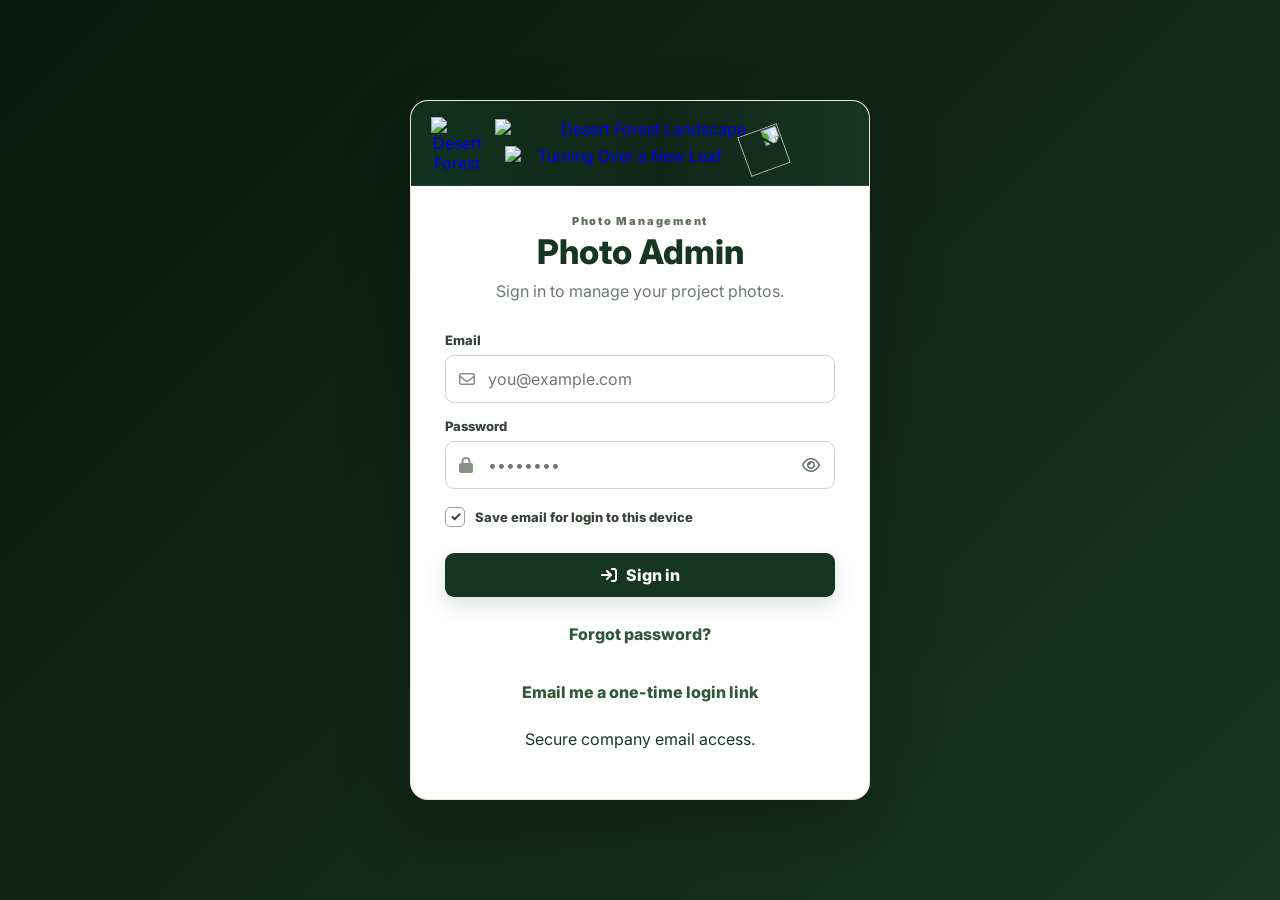
==== commit 2ab6cb4d: "Match admin login security note and centered white checkbox checkmark to company email" ====
--- a/index.html
+++ b/index.html
@@ -19,7 +19,7 @@
   <link rel="preconnect" href="https://fonts.gstatic.com" crossorigin>
   <link href="https://fonts.googleapis.com/css2?family=Inter:wght@400;500;600;700;800;900&family=Playfair+Display:wght@700;800&display=swap" rel="stylesheet">
   <link rel="stylesheet" href="https://cdnjs.cloudflare.com/ajax/libs/font-awesome/6.7.2/css/all.min.css">
-  <link rel="stylesheet" href="css.css?v=20261008-9">
+  <link rel="stylesheet" href="css.css?v=20261008-10">
 </head>
 <body>
   <div id="toast" class="toast" aria-live="polite"></div>
@@ -65,9 +65,7 @@
 
         <label class="save-email-row" for="saveEmail">
           <input id="saveEmail" type="checkbox">
-          <span class="save-email-check" aria-hidden="true">
-            <i class="fa-solid fa-check"></i>
-          </span>
+          <span class="save-email-check" aria-hidden="true">✓</span>
           <span>Save email for login to this device</span>
         </label>
 
@@ -116,6 +114,7 @@
         <button id="cancelResetButton" class="secondary wide" type="button">Back to sign in</button>
         <p id="resetPasswordError" class="form-error" role="alert" hidden></p>
       </form>
+        <p class="small-note">Secure company email access.</p>
       </div>
     </div>
   </section>
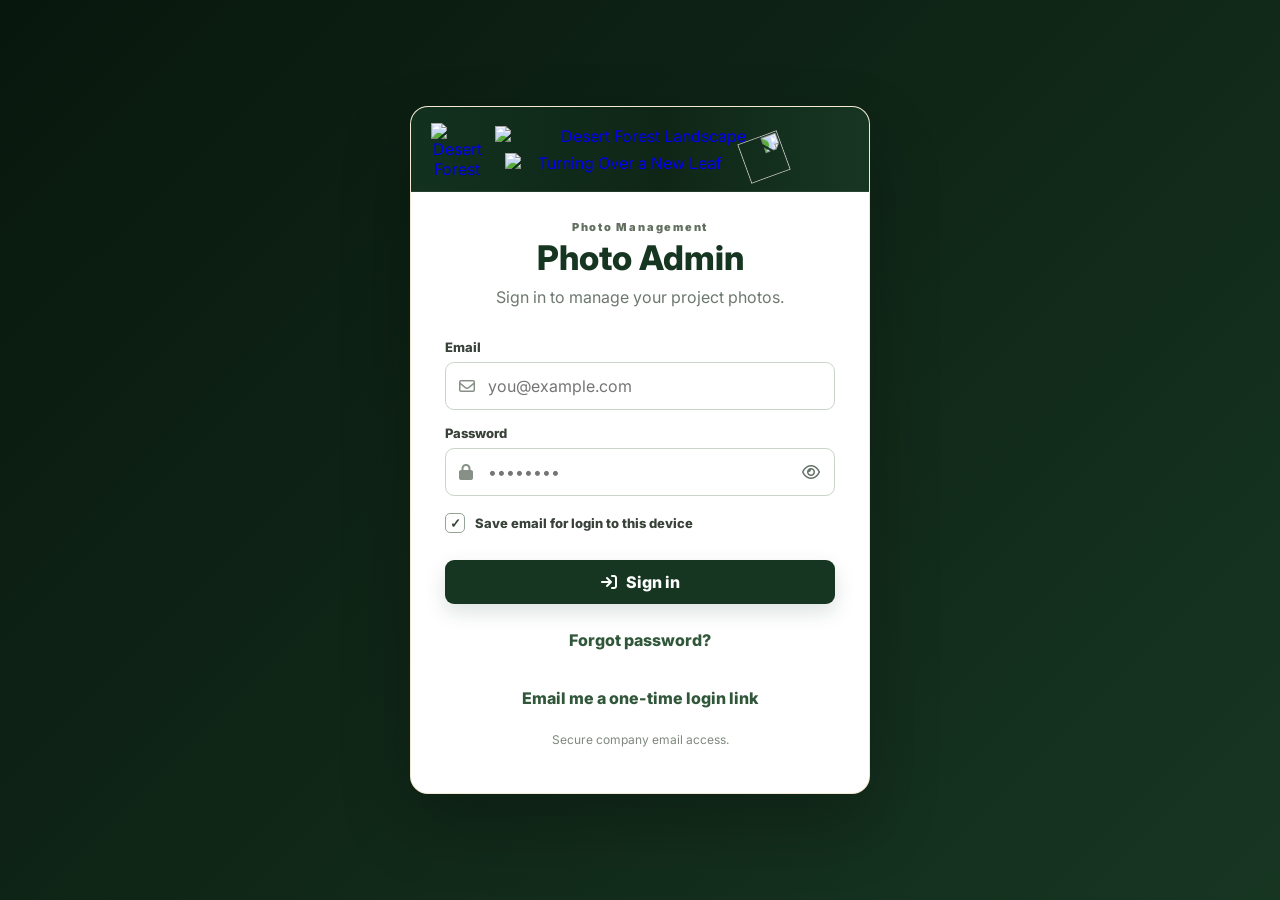
==== commit 1126a88f: "Add customer review approvals to admin navigation" ====
--- a/index.html
+++ b/index.html
@@ -138,7 +138,7 @@
           <i class="fa-solid fa-chart-line"></i>
           Website Stats
         </button>
-        <button type="button" data-view="team">
+        <button type="button" data-view="reviews"><i class="fa-solid fa-star"></i> Customer Reviews</button><button type="button" data-view="team">
           <i class="fa-solid fa-users-gear"></i>
           Manage Team
         </button>
@@ -175,7 +175,7 @@
         </div>
       </header>
 
-      <div class="content" id="photosView">
+      <section class="content" id="reviewsView" hidden><section class="section-card"><div class="section-head"><div><h2>Customer Review Approvals</h2><p>Review submissions before they become public.</p></div><button id="refreshCustomerReviews" type="button">Refresh</button></div><div class="review-admin-filters"><button data-review-filter="pending" class="active">Pending</button><button data-review-filter="approved">Approved</button><button data-review-filter="rejected">Rejected</button></div><p id="customerReviewAdminStatus" role="status"></p><div id="customerReviewAdminList" class="review-admin-list"></div></section></section><div class="content" id="photosView">
         <section class="intro-card">
           <div>
             <span class="eyebrow">HOW IT WORKS</span>
@@ -362,7 +362,7 @@
 
   <script src="https://cdn.jsdelivr.net/npm/@supabase/supabase-js@2.57.4/dist/umd/supabase.min.js"></script>
   <script src="https://cdn.jsdelivr.net/npm/sortablejs@1.15.6/Sortable.min.js"></script>
-  <script src="js.js?v=20261008-18"></script>
+  <script src="js.js?v=20261015-reviews-1"></script>
   <script>
     // Keep the installed admin web app current without reinstalling it.
     if ('serviceWorker' in navigator) {
--- a/css.css
+++ b/css.css
@@ -1486,3 +1486,9 @@
 .save-email-check{display:flex!important;align-items:center!important;justify-content:center!important;flex:0 0 20px!important;width:20px!important;height:20px!important;line-height:1!important;border:1.5px solid #93a597;border-radius:5px;background:#fff;color:transparent;font-size:13px;font-weight:900;box-sizing:border-box}
 .save-email-row input:checked+.save-email-check{background:#173622;color:#fff;border-color:#173622}
 .save-email-row input:focus-visible+.save-email-check{outline:3px solid #9db6a3;outline-offset:2px}
+
+
+/* Exact company email login footer and white checkmark */
+#loginView .small-note{margin-top:12px;font-size:12px;color:#7e887e;text-align:center}
+#loginView .save-email-check{font-family:Arial,sans-serif;font-size:13px;font-weight:900;line-height:1!important;display:flex!important;align-items:center!important;justify-content:center!important}
+#loginView .save-email-row input:checked+.save-email-check{background:#173622!important;color:#fff!important;border-color:#173622!important}
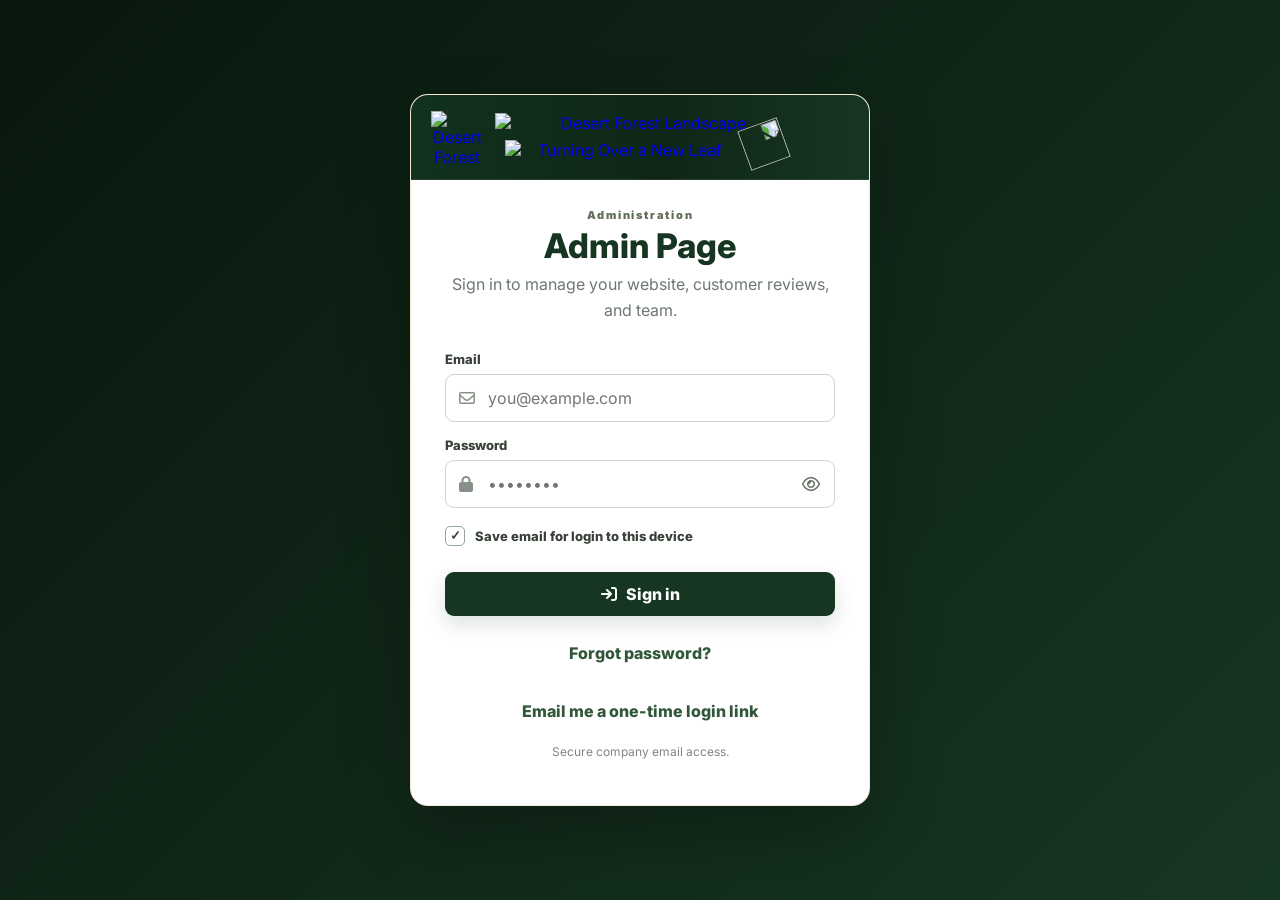
==== commit 938e7b43: "Rename admin login and dashboard branding to Admin Page" ====
--- a/index.html
+++ b/index.html
@@ -7,7 +7,7 @@
   <meta name="apple-mobile-web-app-capable" content="yes">
   <meta name="apple-mobile-web-app-status-bar-style" content="black-translucent">
   <meta name="robots" content="noindex,nofollow">
-  <title>Desert Forest Landscape — Photo Admin</title>
+  <title>Desert Forest Landscape — Admin Page</title>
   <link rel="icon" type="image/png" sizes="16x16" href="/favicons/favicon-16x16.png?v=20261008-admin-1">
   <link rel="icon" type="image/png" sizes="32x32" href="/favicons/favicon-32x32.png?v=20261008-admin-1">
   <link rel="icon" type="image/png" sizes="48x48" href="/favicons/favicon-48x48.png?v=20261008-admin-1">
@@ -39,9 +39,9 @@
         </a>
       </div>
       <div class="login-card-body">
-        <div class="eyebrow">Photo Management</div>
-        <h1>Photo Admin</h1>
-        <p class="login-copy">Sign in to manage your project photos.</p>
+        <div class="eyebrow">Administration</div>
+        <h1>Admin Page</h1>
+        <p class="login-copy">Sign in to manage your website, customer reviews, and team.</p>
 
       <form id="loginForm" class="login-form">
         <label>
@@ -125,7 +125,7 @@
         <img src="https://dflandscape.com/images/logo.png" alt="">
         <div>
           <strong>Desert Forest</strong>
-          <span>Photo Admin</span>
+          <span>Admin Page</span>
         </div>
       </div>
 
--- a/css.css
+++ b/css.css
@@ -1492,3 +1492,6 @@
 #loginView .small-note{margin-top:12px;font-size:12px;color:#7e887e;text-align:center}
 #loginView .save-email-check{font-family:Arial,sans-serif;font-size:13px;font-weight:900;line-height:1!important;display:flex!important;align-items:center!important;justify-content:center!important}
 #loginView .save-email-row input:checked+.save-email-check{background:#173622!important;color:#fff!important;border-color:#173622!important}
+
+/* Customer review moderation */
+.review-admin-filters{display:flex;gap:10px;flex-wrap:wrap;margin:20px 0}.review-admin-filters button,.review-admin-card button,#refreshCustomerReviews{border:1px solid #8fad96;border-radius:9px;background:#fff;color:#143b2b;padding:10px 15px;font-weight:700;cursor:pointer}.review-admin-filters button.active,.review-admin-actions button:first-child{background:#174f32;color:#fff}.review-admin-list{display:grid;gap:14px}.review-admin-card{min-width:0;border:1px solid #dce6df;background:#fff;border-radius:13px;padding:18px}.review-admin-card h3{margin:0 0 9px}.review-admin-card p{overflow-wrap:anywhere}.review-admin-copy{white-space:pre-wrap;line-height:1.55}.review-admin-actions{display:flex;gap:10px;flex-wrap:wrap;margin-top:14px}
